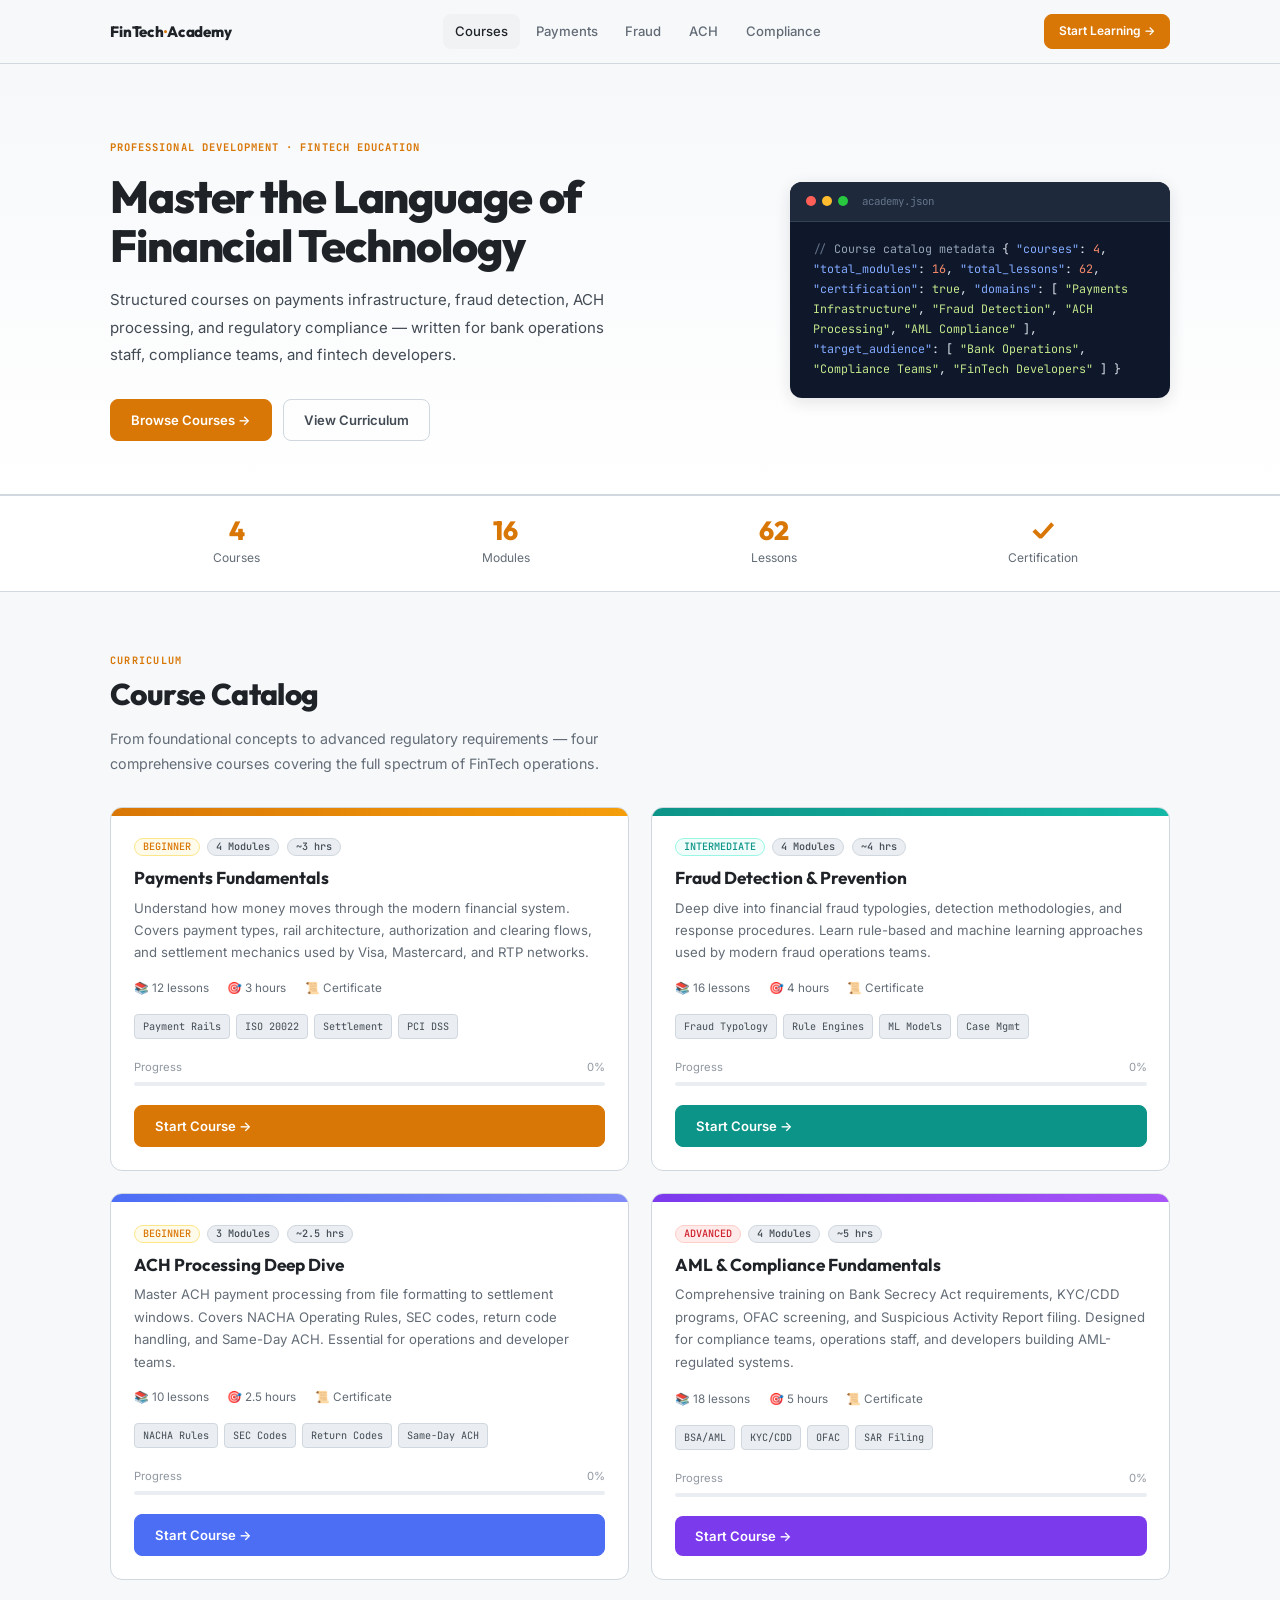
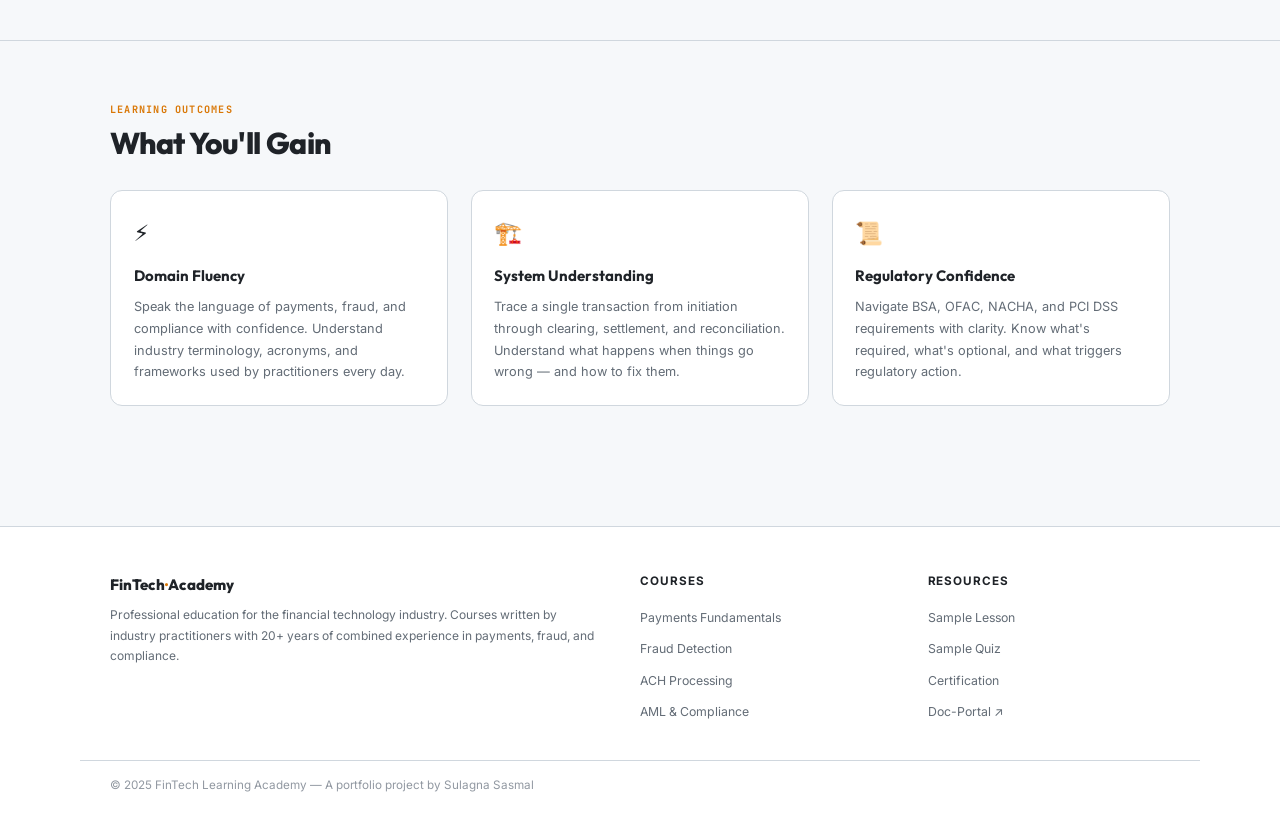
==== index.html @ 9078addc "Initial commit: FinTech Learning Academy — LMS-style portfolio site" ====
<!DOCTYPE html>
<html lang="en">
<head>
<meta charset="UTF-8">
<meta name="viewport" content="width=device-width, initial-scale=1.0">
<meta name="description" content="FinTech Learning Academy — structured courses on payments, fraud detection, ACH processing, and compliance. Professional development for bank employees and fintech developers.">
<title>FinTech Learning Academy — Payments, Fraud & Compliance Courses</title>
<link rel="stylesheet" href="assets/css/style.css">
</head>
<body>

<!-- NAV -->
<nav class="nav">
  <div class="nav-inner">
    <a href="index.html" class="nav-brand">FinTech<span>·</span>Academy</a>
    <div class="nav-links">
      <a href="index.html"         class="nav-link active">Courses</a>
      <a href="course-payments.html" class="nav-link">Payments</a>
      <a href="course-fraud.html"    class="nav-link">Fraud</a>
      <a href="course-ach.html"      class="nav-link">ACH</a>
      <a href="course-compliance.html" class="nav-link">Compliance</a>
    </div>
    <div class="nav-actions">
      <a href="course-payments.html" class="btn btn-primary btn-sm">Start Learning →</a>
    </div>
  </div>
</nav>

<!-- HERO -->
<section class="hero">
  <div class="hero-inner">
    <div>
      <p class="hero-eyebrow">PROFESSIONAL DEVELOPMENT · FINTECH EDUCATION</p>
      <h1>Master the Language of Financial Technology</h1>
      <p class="hero-sub">Structured courses on payments infrastructure, fraud detection, ACH processing, and regulatory compliance — written for bank operations staff, compliance teams, and fintech developers.</p>
      <div class="hero-actions">
        <a href="course-payments.html" class="btn btn-primary">Browse Courses →</a>
        <a href="#courses" class="btn btn-outline">View Curriculum</a>
      </div>
    </div>
    <div>
      <div style="background:var(--code-bg);border-radius:12px;padding:0;overflow:hidden;font-family:var(--font-mono);font-size:0.78rem;line-height:1.7;box-shadow:var(--shadow-lg);">
        <div style="background:#1e293b;padding:10px 16px;display:flex;align-items:center;gap:6px;border-bottom:1px solid #334155;">
          <span style="width:10px;height:10px;border-radius:50%;background:#ff5f57;display:inline-block;"></span>
          <span style="width:10px;height:10px;border-radius:50%;background:#febc2e;display:inline-block;"></span>
          <span style="width:10px;height:10px;border-radius:50%;background:#28c840;display:inline-block;"></span>
          <span style="margin-left:8px;color:#64748b;font-size:0.72rem;">academy.json</span>
        </div>
        <div style="padding:1.25rem 1.5rem;color:#e2e8f0;">
<span style="color:#64748b">//</span> <span style="color:#94a3b8">Course catalog metadata</span>
{
  <span style="color:#82aaff">"courses"</span>: <span style="color:#f78c6c">4</span>,
  <span style="color:#82aaff">"total_modules"</span>: <span style="color:#f78c6c">16</span>,
  <span style="color:#82aaff">"total_lessons"</span>: <span style="color:#f78c6c">62</span>,
  <span style="color:#82aaff">"certification"</span>: <span style="color:#c3e88d">true</span>,
  <span style="color:#82aaff">"domains"</span>: [
    <span style="color:#c3e88d">"Payments Infrastructure"</span>,
    <span style="color:#c3e88d">"Fraud Detection"</span>,
    <span style="color:#c3e88d">"ACH Processing"</span>,
    <span style="color:#c3e88d">"AML Compliance"</span>
  ],
  <span style="color:#82aaff">"target_audience"</span>: [
    <span style="color:#c3e88d">"Bank Operations"</span>,
    <span style="color:#c3e88d">"Compliance Teams"</span>,
    <span style="color:#c3e88d">"FinTech Developers"</span>
  ]
}
        </div>
      </div>
    </div>
  </div>
</section>

<!-- STATS STRIP -->
<div class="stats-strip">
  <div class="stats-grid">
    <div class="stat-item">
      <span class="stat-number">4</span>
      <div class="stat-label">Courses</div>
    </div>
    <div class="stat-item">
      <span class="stat-number">16</span>
      <div class="stat-label">Modules</div>
    </div>
    <div class="stat-item">
      <span class="stat-number">62</span>
      <div class="stat-label">Lessons</div>
    </div>
    <div class="stat-item">
      <span class="stat-number">✓</span>
      <div class="stat-label">Certification</div>
    </div>
  </div>
</div>

<!-- COURSE CATALOG -->
<section class="section" id="courses">
  <div class="container">
    <p class="section-label">Curriculum</p>
    <h2 class="section-title">Course Catalog</h2>
    <p class="section-sub">From foundational concepts to advanced regulatory requirements — four comprehensive courses covering the full spectrum of FinTech operations.</p>

    <div class="course-grid">

      <!-- Course 1: Payments Fundamentals -->
      <a class="course-card" href="course-payments.html">
        <div class="course-header course-header-amber"></div>
        <div class="course-body">
          <div class="course-meta">
            <span class="badge badge-amber">BEGINNER</span>
            <span class="badge badge-gray">4 Modules</span>
            <span class="badge badge-gray">~3 hrs</span>
          </div>
          <div class="course-title">Payments Fundamentals</div>
          <p class="course-desc">Understand how money moves through the modern financial system. Covers payment types, rail architecture, authorization and clearing flows, and settlement mechanics used by Visa, Mastercard, and RTP networks.</p>
          <div class="course-stats">
            <span>📚 12 lessons</span>
            <span>🎯 3 hours</span>
            <span>📜 Certificate</span>
          </div>
          <div class="skills-list">
            <span class="skill-chip">Payment Rails</span>
            <span class="skill-chip">ISO 20022</span>
            <span class="skill-chip">Settlement</span>
            <span class="skill-chip">PCI DSS</span>
          </div>
          <div class="progress-bar-wrap" data-course="payments" data-total="12">
            <div class="progress-label">
              <span>Progress</span>
              <span class="progress-pct">0%</span>
            </div>
            <div class="progress-bar"><div class="progress-fill" style="width:0%"></div></div>
          </div>
          <div class="btn btn-primary">Start Course →</div>
        </div>
      </a>

      <!-- Course 2: Fraud Detection -->
      <a class="course-card" href="course-fraud.html">
        <div class="course-header course-header-teal"></div>
        <div class="course-body">
          <div class="course-meta">
            <span class="badge badge-teal">INTERMEDIATE</span>
            <span class="badge badge-gray">4 Modules</span>
            <span class="badge badge-gray">~4 hrs</span>
          </div>
          <div class="course-title">Fraud Detection &amp; Prevention</div>
          <p class="course-desc">Deep dive into financial fraud typologies, detection methodologies, and response procedures. Learn rule-based and machine learning approaches used by modern fraud operations teams.</p>
          <div class="course-stats">
            <span>📚 16 lessons</span>
            <span>🎯 4 hours</span>
            <span>📜 Certificate</span>
          </div>
          <div class="skills-list">
            <span class="skill-chip">Fraud Typology</span>
            <span class="skill-chip">Rule Engines</span>
            <span class="skill-chip">ML Models</span>
            <span class="skill-chip">Case Mgmt</span>
          </div>
          <div class="progress-bar-wrap" data-course="fraud" data-total="16">
            <div class="progress-label">
              <span>Progress</span>
              <span class="progress-pct">0%</span>
            </div>
            <div class="progress-bar"><div class="progress-fill" style="width:0%"></div></div>
          </div>
          <div class="btn btn-teal">Start Course →</div>
        </div>
      </a>

      <!-- Course 3: ACH Processing -->
      <a class="course-card" href="course-ach.html">
        <div class="course-header course-header-indigo"></div>
        <div class="course-body">
          <div class="course-meta">
            <span class="badge badge-amber">BEGINNER</span>
            <span class="badge badge-gray">3 Modules</span>
            <span class="badge badge-gray">~2.5 hrs</span>
          </div>
          <div class="course-title">ACH Processing Deep Dive</div>
          <p class="course-desc">Master ACH payment processing from file formatting to settlement windows. Covers NACHA Operating Rules, SEC codes, return code handling, and Same-Day ACH. Essential for operations and developer teams.</p>
          <div class="course-stats">
            <span>📚 10 lessons</span>
            <span>🎯 2.5 hours</span>
            <span>📜 Certificate</span>
          </div>
          <div class="skills-list">
            <span class="skill-chip">NACHA Rules</span>
            <span class="skill-chip">SEC Codes</span>
            <span class="skill-chip">Return Codes</span>
            <span class="skill-chip">Same-Day ACH</span>
          </div>
          <div class="progress-bar-wrap" data-course="ach" data-total="10">
            <div class="progress-label">
              <span>Progress</span>
              <span class="progress-pct">0%</span>
            </div>
            <div class="progress-bar"><div class="progress-fill" style="width:0%"></div></div>
          </div>
          <div class="btn btn-indigo">Start Course →</div>
        </div>
      </a>

      <!-- Course 4: AML & Compliance -->
      <a class="course-card" href="course-compliance.html">
        <div class="course-header course-header-purple"></div>
        <div class="course-body">
          <div class="course-meta">
            <span class="badge badge-red">ADVANCED</span>
            <span class="badge badge-gray">4 Modules</span>
            <span class="badge badge-gray">~5 hrs</span>
          </div>
          <div class="course-title">AML &amp; Compliance Fundamentals</div>
          <p class="course-desc">Comprehensive training on Bank Secrecy Act requirements, KYC/CDD programs, OFAC screening, and Suspicious Activity Report filing. Designed for compliance teams, operations staff, and developers building AML-regulated systems.</p>
          <div class="course-stats">
            <span>📚 18 lessons</span>
            <span>🎯 5 hours</span>
            <span>📜 Certificate</span>
          </div>
          <div class="skills-list">
            <span class="skill-chip">BSA/AML</span>
            <span class="skill-chip">KYC/CDD</span>
            <span class="skill-chip">OFAC</span>
            <span class="skill-chip">SAR Filing</span>
          </div>
          <div class="progress-bar-wrap" data-course="compliance" data-total="18">
            <div class="progress-label">
              <span>Progress</span>
              <span class="progress-pct">0%</span>
            </div>
            <div class="progress-bar"><div class="progress-fill" style="width:0%"></div></div>
          </div>
          <div class="btn" style="background:var(--purple);color:#fff;border-color:var(--purple);">Start Course →</div>
        </div>
      </a>

    </div>
  </div>
</section>

<hr class="divider-line">

<!-- WHAT YOU'LL LEARN -->
<section class="section">
  <div class="container">
    <p class="section-label">Learning Outcomes</p>
    <h2 class="section-title">What You'll Gain</h2>
    <div style="display:grid;grid-template-columns:repeat(3,1fr);gap:1.5rem;margin-top:2rem;">
      <div style="background:var(--bg-card);border:1px solid var(--border);border-radius:var(--radius-lg);padding:1.5rem;">
        <div style="font-size:1.5rem;margin-bottom:0.75rem;">⚡</div>
        <div style="font-family:var(--font-display);font-weight:700;color:var(--text);margin-bottom:0.5rem;">Domain Fluency</div>
        <p style="font-size:0.85rem;color:var(--text-3);line-height:1.7;">Speak the language of payments, fraud, and compliance with confidence. Understand industry terminology, acronyms, and frameworks used by practitioners every day.</p>
      </div>
      <div style="background:var(--bg-card);border:1px solid var(--border);border-radius:var(--radius-lg);padding:1.5rem;">
        <div style="font-size:1.5rem;margin-bottom:0.75rem;">🏗️</div>
        <div style="font-family:var(--font-display);font-weight:700;color:var(--text);margin-bottom:0.5rem;">System Understanding</div>
        <p style="font-size:0.85rem;color:var(--text-3);line-height:1.7;">Trace a single transaction from initiation through clearing, settlement, and reconciliation. Understand what happens when things go wrong — and how to fix them.</p>
      </div>
      <div style="background:var(--bg-card);border:1px solid var(--border);border-radius:var(--radius-lg);padding:1.5rem;">
        <div style="font-size:1.5rem;margin-bottom:0.75rem;">📜</div>
        <div style="font-family:var(--font-display);font-weight:700;color:var(--text);margin-bottom:0.5rem;">Regulatory Confidence</div>
        <p style="font-size:0.85rem;color:var(--text-3);line-height:1.7;">Navigate BSA, OFAC, NACHA, and PCI DSS requirements with clarity. Know what's required, what's optional, and what triggers regulatory action.</p>
      </div>
    </div>
  </div>
</section>

<!-- FOOTER -->
<footer class="footer">
  <div class="footer-grid">
    <div>
      <div class="footer-brand">FinTech<span>·</span>Academy</div>
      <p class="footer-desc" style="margin-top:0.5rem;">Professional education for the financial technology industry. Courses written by industry practitioners with 20+ years of combined experience in payments, fraud, and compliance.</p>
    </div>
    <div>
      <div class="footer-col-title">Courses</div>
      <ul class="footer-links">
        <li><a href="course-payments.html">Payments Fundamentals</a></li>
        <li><a href="course-fraud.html">Fraud Detection</a></li>
        <li><a href="course-ach.html">ACH Processing</a></li>
        <li><a href="course-compliance.html">AML &amp; Compliance</a></li>
      </ul>
    </div>
    <div>
      <div class="footer-col-title">Resources</div>
      <ul class="footer-links">
        <li><a href="lesson.html">Sample Lesson</a></li>
        <li><a href="quiz.html">Sample Quiz</a></li>
        <li><a href="certificate.html">Certification</a></li>
        <li><a href="https://sulagnasasmal.github.io/doc-portal/">Doc-Portal ↗</a></li>
      </ul>
    </div>
  </div>
  <div class="footer-bottom">
    <span class="footer-copyright">© 2025 FinTech Learning Academy — A portfolio project by Sulagna Sasmal</span>
  </div>
</footer>

<script src="assets/js/progress.js"></script>
</body>
</html>
---- assets/css/style.css ----
/* ============================================================
   FinTech Learning Academy — Style System
   Design: Amber · Outfit · Inter · JetBrains Mono
   ============================================================ */

@import url('https://fonts.googleapis.com/css2?family=Outfit:wght@300;400;500;600;700;800&family=Inter:wght@400;500;600&family=JetBrains+Mono:wght@400;500&display=swap');

/* ── RESET ── */
*, *::before, *::after { margin: 0; padding: 0; box-sizing: border-box; }
html { font-size: 15px; scroll-behavior: smooth; }

/* ── DESIGN TOKENS ── */
:root {
  --bg:           #f6f8fa;
  --bg-card:      #ffffff;
  --bg-hover:     #f0f2f4;
  --bg-tag:       #eaeef2;
  --border:       #d0d7de;
  --border-dark:  #b0b8c2;
  --text:         #1f2328;
  --text-2:       #424a53;
  --text-3:       #636c76;
  --text-4:       #9198a1;

  --amber:        #d97706;
  --amber-hover:  #b45309;
  --amber-light:  #fef3c7;
  --amber-border: #fde68a;
  --amber-bg:     #fffbeb;

  --teal:         #0d9488;
  --teal-bg:      #f0fdfa;
  --teal-border:  #99f6e4;

  --indigo:       #4c6ef5;
  --indigo-bg:    #edf2ff;
  --indigo-border:#c5d0fd;

  --purple:       #7c3aed;
  --purple-bg:    #f5f3ff;
  --purple-border:#ddd6fe;

  --green:        #1a7f37;
  --green-bg:     #dafbe1;
  --green-border: #99e6b0;

  --red:          #cf222e;
  --red-bg:       #ffebe9;
  --red-border:   #ffcecb;

  --code-bg:      #0f172a;
  --code-text:    #e2e8f0;

  --nav-h:        64px;
  --wide-w:       1120px;
  --content-w:    800px;
  --radius:       8px;
  --radius-lg:    12px;
  --shadow:       0 1px 3px rgba(31,35,40,0.08), 0 4px 12px rgba(31,35,40,0.04);
  --shadow-lg:    0 4px 16px rgba(31,35,40,0.12);

  --font-display: 'Outfit', system-ui, sans-serif;
  --font-body:    'Inter', system-ui, sans-serif;
  --font-mono:    'JetBrains Mono', 'Cascadia Code', monospace;
}

body { font-family: var(--font-body); background: var(--bg); color: var(--text); line-height: 1.7; }

::-webkit-scrollbar { width: 6px; }
::-webkit-scrollbar-track { background: transparent; }
::-webkit-scrollbar-thumb { background: var(--border-dark); border-radius: 10px; }

/* ── NAV ── */
.nav {
  position: sticky; top: 0; z-index: 100; height: var(--nav-h);
  background: rgba(246,248,250,0.95); backdrop-filter: blur(12px);
  border-bottom: 1px solid var(--border);
  display: flex; align-items: center;
}
.nav-inner {
  max-width: var(--wide-w); margin: 0 auto; padding: 0 2rem; width: 100%;
  display: flex; align-items: center; justify-content: space-between; gap: 2rem;
}
.nav-brand {
  font-family: var(--font-display); font-size: 1rem; font-weight: 800;
  color: var(--text); text-decoration: none; letter-spacing: -0.01em;
}
.nav-brand span { color: var(--amber); }
.nav-links { display: flex; align-items: center; gap: 0.25rem; }
.nav-link {
  color: var(--text-3); text-decoration: none; font-size: 0.875rem; font-weight: 500;
  padding: 6px 12px; border-radius: var(--radius); transition: background 0.15s, color 0.15s;
}
.nav-link:hover, .nav-link.active { background: var(--bg-hover); color: var(--text); }
.nav-actions { display: flex; align-items: center; gap: 0.5rem; }

/* ── BUTTONS ── */
.btn {
  display: inline-flex; align-items: center; gap: 6px;
  font-family: var(--font-body); font-size: 0.875rem; font-weight: 600;
  padding: 9px 20px; border-radius: var(--radius); text-decoration: none;
  transition: all 0.15s; cursor: pointer; border: none; white-space: nowrap;
}
.btn-primary { background: var(--amber); color: #fff; border: 1px solid var(--amber); }
.btn-primary:hover { background: var(--amber-hover); border-color: var(--amber-hover); }
.btn-outline { background: transparent; color: var(--text-2); border: 1px solid var(--border); }
.btn-outline:hover { background: var(--bg-hover); color: var(--text); border-color: var(--border-dark); }
.btn-teal { background: var(--teal); color: #fff; border: 1px solid var(--teal); }
.btn-teal:hover { background: #0f766e; border-color: #0f766e; }
.btn-indigo { background: var(--indigo); color: #fff; border: 1px solid var(--indigo); }
.btn-sm { padding: 6px 14px; font-size: 0.8rem; }

/* ── BADGES ── */
.badge {
  display: inline-flex; align-items: center; gap: 4px;
  font-family: var(--font-mono); font-size: 0.68rem; font-weight: 500; line-height: 1;
  padding: 3px 8px; border-radius: 20px; white-space: nowrap;
}
.badge-amber   { background: var(--amber-bg);   color: var(--amber);   border: 1px solid var(--amber-border); }
.badge-teal    { background: var(--teal-bg);     color: var(--teal);    border: 1px solid var(--teal-border); }
.badge-indigo  { background: var(--indigo-bg);   color: var(--indigo);  border: 1px solid var(--indigo-border); }
.badge-purple  { background: var(--purple-bg);   color: var(--purple);  border: 1px solid var(--purple-border); }
.badge-green   { background: var(--green-bg);    color: var(--green);   border: 1px solid var(--green-border); }
.badge-red     { background: var(--red-bg);      color: var(--red);     border: 1px solid var(--red-border); }
.badge-gray    { background: var(--bg-tag);      color: var(--text-2);  border: 1px solid var(--border); }

/* ── LAYOUT ── */
.container { max-width: var(--wide-w); margin: 0 auto; padding: 0 2rem; }
.container-narrow { max-width: var(--content-w); margin: 0 auto; padding: 0 2rem; }
.section { padding: 4rem 0; }
.section-label {
  font-family: var(--font-mono); font-size: 0.68rem; font-weight: 700;
  letter-spacing: 0.12em; text-transform: uppercase; color: var(--amber);
  margin-bottom: 0.5rem;
}
.section-title {
  font-family: var(--font-display); font-size: clamp(1.5rem, 3vw, 2rem);
  font-weight: 800; color: var(--text); line-height: 1.15;
  letter-spacing: -0.02em; margin-bottom: 1rem;
}
.section-sub { color: var(--text-3); font-size: 0.95rem; line-height: 1.75; max-width: 540px; }

/* ── HERO ── */
.hero {
  padding: 5rem 0 3.5rem;
  background: linear-gradient(180deg, var(--bg) 0%, var(--bg-card) 100%);
  border-bottom: 1px solid var(--border);
}
.hero-inner {
  max-width: var(--wide-w); margin: 0 auto; padding: 0 2rem;
  display: grid; grid-template-columns: 1fr 380px; gap: 4rem; align-items: center;
}
.hero-eyebrow {
  font-family: var(--font-mono); font-size: 0.7rem; font-weight: 700;
  letter-spacing: 0.1em; text-transform: uppercase; color: var(--amber);
  margin-bottom: 1rem;
}
.hero h1 {
  font-family: var(--font-display); font-size: clamp(2rem, 4vw, 3rem);
  font-weight: 800; color: var(--text); line-height: 1.1;
  letter-spacing: -0.025em; margin-bottom: 1rem;
}
.hero-sub { color: var(--text-2); font-size: 1rem; line-height: 1.85; margin-bottom: 2rem; max-width: 500px; }
.hero-actions { display: flex; gap: 0.75rem; flex-wrap: wrap; }

/* ── STATS STRIP ── */
.stats-strip {
  background: var(--bg-card); border-top: 1px solid var(--border); border-bottom: 1px solid var(--border);
}
.stats-grid {
  max-width: var(--wide-w); margin: 0 auto; padding: 1.5rem 2rem;
  display: grid; grid-template-columns: repeat(4, 1fr); gap: 1rem;
}
.stat-item { text-align: center; }
.stat-number {
  font-family: var(--font-display); font-size: 1.75rem; font-weight: 800;
  color: var(--amber); display: block; line-height: 1;
}
.stat-label { font-size: 0.8rem; color: var(--text-3); margin-top: 0.25rem; }

/* ── COURSE CARDS GRID ── */
.course-grid {
  display: grid; grid-template-columns: repeat(2, 1fr); gap: 1.5rem;
  margin-top: 2rem;
}
.course-card {
  background: var(--bg-card); border: 1px solid var(--border);
  border-radius: var(--radius-lg); overflow: hidden;
  transition: box-shadow 0.2s, transform 0.2s; text-decoration: none;
  display: flex; flex-direction: column;
}
.course-card:hover { box-shadow: var(--shadow-lg); transform: translateY(-2px); }
.course-header {
  height: 8px;
}
.course-header-amber  { background: linear-gradient(90deg, var(--amber), #f59e0b); }
.course-header-teal   { background: linear-gradient(90deg, var(--teal), #14b8a6); }
.course-header-indigo { background: linear-gradient(90deg, var(--indigo), #818cf8); }
.course-header-purple { background: linear-gradient(90deg, var(--purple), #a855f7); }
.course-body { padding: 1.5rem; flex: 1; display: flex; flex-direction: column; }
.course-meta { display: flex; align-items: center; gap: 0.5rem; margin-bottom: 0.75rem; flex-wrap: wrap; }
.course-title {
  font-family: var(--font-display); font-size: 1.15rem; font-weight: 700;
  color: var(--text); margin-bottom: 0.5rem; line-height: 1.25;
}
.course-desc { font-size: 0.88rem; color: var(--text-3); line-height: 1.7; flex: 1; margin-bottom: 1rem; }
.course-stats {
  display: flex; gap: 1.25rem; margin-bottom: 1rem;
  font-size: 0.78rem; color: var(--text-3);
}
.course-stats span { display: flex; align-items: center; gap: 0.3rem; }
.skills-list { display: flex; gap: 0.4rem; flex-wrap: wrap; margin-bottom: 1.25rem; }
.skill-chip {
  font-family: var(--font-mono); font-size: 0.68rem; padding: 3px 8px;
  background: var(--bg-tag); border: 1px solid var(--border); border-radius: 4px;
  color: var(--text-2);
}
.progress-bar-wrap { margin-bottom: 1.25rem; }
.progress-label { font-size: 0.75rem; color: var(--text-4); margin-bottom: 0.35rem; display: flex; justify-content: space-between; }
.progress-bar { height: 4px; background: var(--bg-tag); border-radius: 2px; overflow: hidden; }
.progress-fill { height: 100%; background: var(--amber); border-radius: 2px; transition: width 0.5s ease; }

/* ── MODULE ACCORDION ── */
.module-list { display: flex; flex-direction: column; gap: 0.5rem; margin-top: 1.5rem; }
.module-item {
  background: var(--bg-card); border: 1px solid var(--border); border-radius: var(--radius);
  overflow: hidden;
}
.module-header {
  display: flex; align-items: center; gap: 1rem; padding: 1rem 1.25rem;
  cursor: pointer; transition: background 0.15s; user-select: none;
}
.module-header:hover { background: var(--bg-hover); }
.module-number {
  width: 28px; height: 28px; border-radius: 50%; display: flex; align-items: center; justify-content: center;
  font-family: var(--font-display); font-size: 0.78rem; font-weight: 700; flex-shrink: 0;
  background: var(--amber-bg); color: var(--amber); border: 1px solid var(--amber-border);
}
.module-title-wrap { flex: 1; }
.module-title { font-weight: 600; color: var(--text); font-size: 0.92rem; }
.module-subtitle { font-size: 0.78rem; color: var(--text-3); margin-top: 0.1rem; }
.module-chevron { color: var(--text-3); font-size: 0.8rem; transition: transform 0.2s; }
.module-item.open .module-chevron { transform: rotate(90deg); }
.module-lessons { padding: 0 1.25rem 1rem 3.5rem; display: none; }
.module-item.open .module-lessons { display: block; }
.lesson-link {
  display: flex; align-items: center; gap: 0.75rem; padding: 0.6rem 0;
  border-bottom: 1px solid var(--border); text-decoration: none; color: var(--text-2);
  font-size: 0.875rem; transition: color 0.15s;
}
.lesson-link:last-child { border-bottom: none; }
.lesson-link:hover { color: var(--amber); }
.lesson-icon { width: 18px; height: 18px; background: var(--bg-tag); border-radius: 50%; display: flex; align-items: center; justify-content: center; font-size: 0.6rem; flex-shrink: 0; }
.lesson-duration { margin-left: auto; font-family: var(--font-mono); font-size: 0.72rem; color: var(--text-4); }

/* ── LESSON CONTENT ── */
.lesson-layout {
  display: grid; grid-template-columns: 1fr 260px; gap: 3rem;
  max-width: var(--wide-w); margin: 0 auto; padding: 3rem 2rem;
}
.lesson-article {}
.lesson-article h2 {
  font-family: var(--font-display); font-size: 1.35rem; font-weight: 800;
  color: var(--text); margin: 2rem 0 0.75rem; letter-spacing: -0.015em;
}
.lesson-article h3 {
  font-family: var(--font-display); font-size: 1.05rem; font-weight: 700;
  color: var(--text); margin: 1.5rem 0 0.5rem;
}
.lesson-article p { color: var(--text-2); font-size: 0.95rem; line-height: 1.85; margin-bottom: 1.1rem; }
.lesson-article ul, .lesson-article ol { color: var(--text-2); padding-left: 1.5rem; margin-bottom: 1rem; }
.lesson-article li { font-size: 0.93rem; line-height: 1.75; margin-bottom: 0.35rem; }
.lesson-article strong { color: var(--text); font-weight: 600; }
.lesson-article code {
  font-family: var(--font-mono); font-size: 0.85em; background: var(--bg-tag);
  border: 1px solid var(--border); padding: 1px 6px; border-radius: 4px; color: var(--indigo);
}

.callout {
  border-radius: var(--radius); padding: 1rem 1.25rem; margin: 1.5rem 0;
  border-left: 3px solid;
}
.callout-note { background: var(--amber-bg); border-color: var(--amber); }
.callout-note .callout-title { color: var(--amber); }
.callout-tip { background: var(--teal-bg); border-color: var(--teal); }
.callout-tip .callout-title { color: var(--teal); }
.callout-warning { background: var(--red-bg); border-color: var(--red); }
.callout-warning .callout-title { color: var(--red); }
.callout-title { font-family: var(--font-mono); font-size: 0.72rem; font-weight: 700; text-transform: uppercase; letter-spacing: 0.08em; margin-bottom: 0.35rem; }
.callout p { font-size: 0.875rem; line-height: 1.7; color: var(--text-2); margin: 0; }

.code-block {
  background: var(--code-bg); color: var(--code-text); border-radius: var(--radius);
  padding: 1.25rem 1.5rem; margin: 1rem 0;
  font-family: var(--font-mono); font-size: 0.8rem; line-height: 1.8;
  overflow-x: auto; white-space: pre;
}
.code-block .kw  { color: #c792ea; }
.code-block .str { color: #c3e88d; }
.code-block .num { color: #f78c6c; }
.code-block .cmt { color: #546e7a; }
.code-block .key { color: #82aaff; }

/* ── LESSON SIDEBAR ── */
.lesson-sidebar {}
.sidebar-card {
  background: var(--bg-card); border: 1px solid var(--border); border-radius: var(--radius-lg);
  padding: 1.25rem; margin-bottom: 1.25rem;
}
.sidebar-card-title {
  font-family: var(--font-display); font-size: 0.85rem; font-weight: 700;
  color: var(--text); margin-bottom: 0.75rem;
}
.sidebar-toc a {
  display: flex; padding: 0.4rem 0; font-size: 0.8rem; color: var(--text-3);
  text-decoration: none; border-bottom: 1px solid var(--border); transition: color 0.15s;
}
.sidebar-toc a:last-child { border-bottom: none; }
.sidebar-toc a:hover { color: var(--amber); }

/* ── QUIZ ── */
.quiz-container { max-width: 680px; margin: 0 auto; }
.quiz-question { margin-bottom: 2rem; }
.quiz-q-text { font-weight: 600; font-size: 0.95rem; color: var(--text); margin-bottom: 0.75rem; }
.quiz-options { display: flex; flex-direction: column; gap: 0.5rem; }
.quiz-option {
  padding: 0.75rem 1rem; border: 1px solid var(--border); border-radius: var(--radius);
  cursor: pointer; font-size: 0.875rem; color: var(--text-2);
  transition: all 0.15s; background: var(--bg-card);
}
.quiz-option:hover { border-color: var(--amber); background: var(--amber-bg); color: var(--text); }
.quiz-option.correct { border-color: var(--teal); background: var(--teal-bg); color: var(--teal); }
.quiz-option.incorrect { border-color: var(--red); background: var(--red-bg); color: var(--red); }
.quiz-result { text-align: center; padding: 2rem; border: 1px solid var(--border); border-radius: var(--radius-lg); background: var(--bg-card); }
.quiz-score { font-family: var(--font-display); font-size: 3rem; font-weight: 800; color: var(--amber); }

/* ── BREADCRUMB ── */
.breadcrumb {
  display: flex; align-items: center; gap: 0.5rem;
  font-size: 0.8rem; color: var(--text-3); padding: 1rem 0; flex-wrap: wrap;
}
.breadcrumb a { color: var(--text-3); text-decoration: none; }
.breadcrumb a:hover { color: var(--amber); }
.breadcrumb-sep { color: var(--text-4); }

/* ── CERTIFICATE ── */
.certificate-wrap {
  max-width: 720px; margin: 3rem auto; padding: 0 2rem;
}
.certificate-frame {
  background: var(--bg-card); border: 2px solid var(--amber-border); border-radius: 16px;
  padding: 3rem; text-align: center; position: relative;
  box-shadow: 0 0 0 6px var(--amber-bg), 0 0 0 8px var(--amber-border);
}
.certificate-header { font-family: var(--font-display); font-size: 0.8rem; font-weight: 700; letter-spacing: 0.15em; text-transform: uppercase; color: var(--text-3); margin-bottom: 1rem; }
.certificate-title { font-family: var(--font-display); font-size: 2.5rem; font-weight: 800; color: var(--text); letter-spacing: -0.02em; margin-bottom: 0.5rem; }
.certificate-sub { font-size: 0.95rem; color: var(--text-3); margin-bottom: 2rem; }
.certificate-name { font-family: var(--font-display); font-size: 2rem; font-weight: 700; color: var(--amber); border-bottom: 2px solid var(--amber-border); padding-bottom: 0.5rem; display: inline-block; min-width: 280px; margin-bottom: 0.5rem; }
.certificate-course { font-size: 1rem; color: var(--text-2); margin-bottom: 2rem; }
.certificate-seal { font-size: 3rem; margin: 1rem 0; }
.certificate-footer { display: flex; justify-content: space-around; margin-top: 2rem; }
.certificate-sig { text-align: center; }
.certificate-sig-line { width: 140px; height: 1px; background: var(--border-dark); margin: 0 auto 0.35rem; }
.certificate-sig-name { font-size: 0.78rem; color: var(--text-3); }

/* ── TAKEAWAYS BOX ── */
.takeaways {
  background: var(--bg-card); border: 1px solid var(--border); border-left: 4px solid var(--amber);
  border-radius: var(--radius); padding: 1.25rem 1.5rem; margin: 2rem 0;
}
.takeaways-title { font-family: var(--font-display); font-size: 0.9rem; font-weight: 700; color: var(--text); margin-bottom: 0.75rem; }
.takeaways ul { list-style: none; padding: 0; }
.takeaways li { font-size: 0.875rem; color: var(--text-2); padding: 0.3rem 0; padding-left: 1.25rem; position: relative; }
.takeaways li::before { content: '✓'; position: absolute; left: 0; color: var(--amber); font-weight: 700; }

/* ── LESSON NAV ── */
.lesson-nav { display: flex; justify-content: space-between; padding: 2rem 0; border-top: 1px solid var(--border); margin-top: 2rem; }
.lesson-nav a { display: flex; align-items: center; gap: 0.5rem; text-decoration: none; font-size: 0.875rem; font-weight: 600; color: var(--text-3); padding: 8px 16px; border: 1px solid var(--border); border-radius: var(--radius); transition: all 0.15s; }
.lesson-nav a:hover { background: var(--amber-bg); border-color: var(--amber); color: var(--amber); }

/* ── FOOTER ── */
.footer { background: var(--bg-card); border-top: 1px solid var(--border); padding: 3rem 0 1.5rem; margin-top: 4rem; }
.footer-grid { max-width: var(--wide-w); margin: 0 auto; padding: 0 2rem; display: grid; grid-template-columns: 2fr 1fr 1fr; gap: 3rem; }
.footer-brand { font-family: var(--font-display); font-size: 1rem; font-weight: 800; color: var(--text); margin-bottom: 0.5rem; }
.footer-brand span { color: var(--amber); }
.footer-desc { font-size: 0.8rem; color: var(--text-3); line-height: 1.7; }
.footer-col-title { font-size: 0.78rem; font-weight: 700; text-transform: uppercase; letter-spacing: 0.08em; color: var(--text); margin-bottom: 0.75rem; }
.footer-links { list-style: none; }
.footer-links li { margin-bottom: 0.4rem; }
.footer-links a { font-size: 0.82rem; color: var(--text-3); text-decoration: none; }
.footer-links a:hover { color: var(--amber); }
.footer-bottom { max-width: var(--wide-w); margin: 2rem auto 0; padding: 1rem 2rem 0; border-top: 1px solid var(--border); display: flex; justify-content: space-between; align-items: center; }
.footer-copyright { font-size: 0.78rem; color: var(--text-4); }

/* ── DIVIDER ── */
.divider-line { border: none; border-top: 1px solid var(--border); margin: 0; }

/* ── RESPONSIVE ── */
@media (max-width: 1024px) {
  .course-grid { grid-template-columns: 1fr; }
  .hero-inner { grid-template-columns: 1fr; }
  .lesson-layout { grid-template-columns: 1fr; }
  .footer-grid { grid-template-columns: 1fr 1fr; }
}
@media (max-width: 768px) {
  .stats-grid { grid-template-columns: repeat(2, 1fr); }
  .nav-links { display: none; }
  .footer-grid { grid-template-columns: 1fr; gap: 2rem; }
}
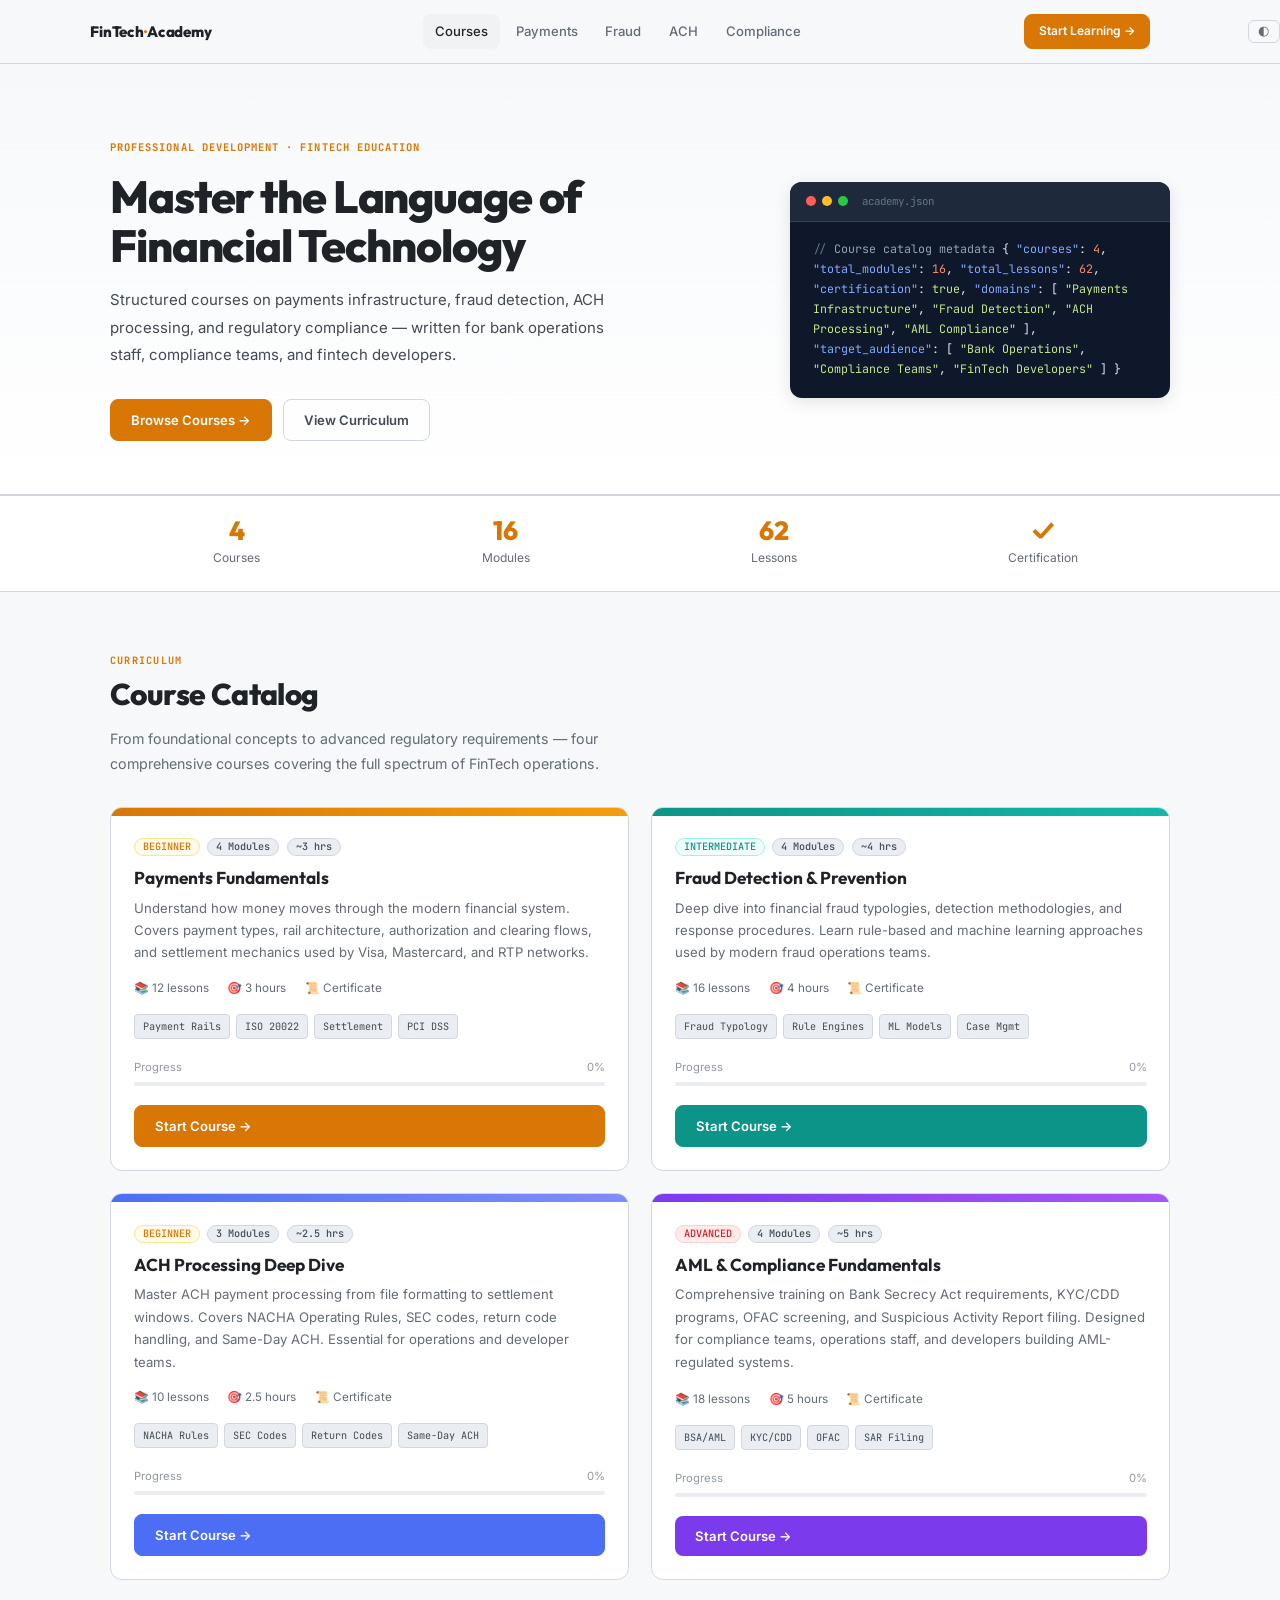
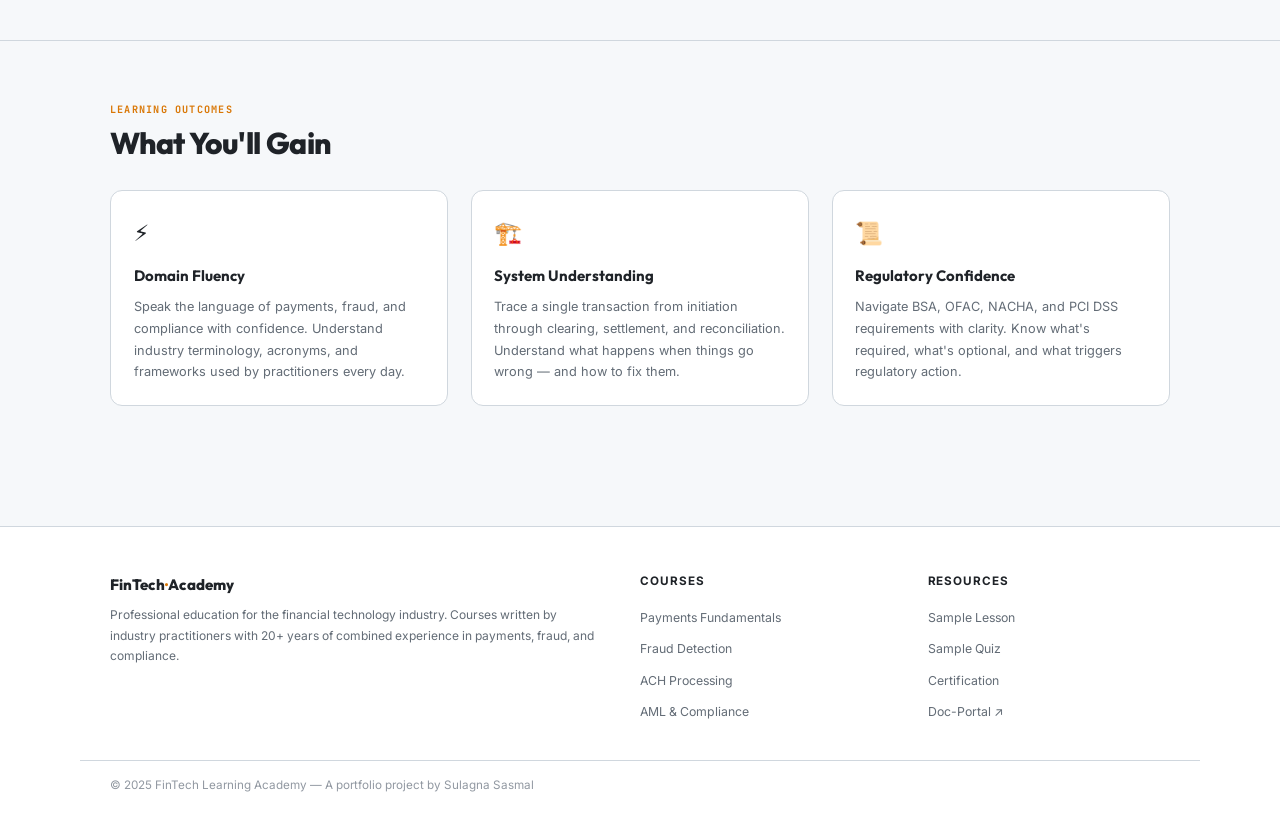
==== commit 41d39f8a: "Add dark/light mode, theme.js, and update README - Add dark theme CSS to style.css - Create assets/j" ====
--- a/index.html
+++ b/index.html
@@ -6,6 +6,7 @@
 <meta name="description" content="FinTech Learning Academy — structured courses on payments, fraud detection, ACH processing, and compliance. Professional development for bank employees and fintech developers.">
 <title>FinTech Learning Academy — Payments, Fraud & Compliance Courses</title>
 <link rel="stylesheet" href="assets/css/style.css">
+<script>(function(){var t=localStorage.getItem("theme");if(t)document.documentElement.setAttribute("data-theme",t);else if(window.matchMedia("(prefers-color-scheme:dark)").matches)document.documentElement.setAttribute("data-theme","dark");else document.documentElement.setAttribute("data-theme","light");})()</script>
 </head>
 <body>
 
@@ -24,6 +25,7 @@
       <a href="course-payments.html" class="btn btn-primary btn-sm">Start Learning →</a>
     </div>
   </div>
+  <button class="theme-toggle" id="theme-toggle" aria-label="Toggle dark mode">&#9680;</button>
 </nav>
 
 <!-- HERO -->
@@ -297,5 +299,6 @@
 </footer>
 
 <script src="assets/js/progress.js"></script>
+<script src="assets/js/theme.js"></script>
 </body>
 </html>
--- a/assets/css/style.css
+++ b/assets/css/style.css
@@ -407,3 +407,39 @@
   .nav-links { display: none; }
   .footer-grid { grid-template-columns: 1fr; gap: 2rem; }
 }
+
+/* ═══════════════════════════════════════════════
+   DARK THEME
+   ═══════════════════════════════════════════════ */
+[data-theme="dark"] {
+  --bg:          #0f172a;
+  --bg-card:     #1e293b;
+  --bg-hover:    #334155;
+  --bg-tag:      #1e293b;
+  --border:      #334155;
+  --border-dark: #475569;
+  --text:        #f1f5f9;
+  --text-2:      #cbd5e1;
+  --text-3:      #94a3b8;
+  --text-4:      #64748b;
+  --code-bg:     #0f172a;
+  --code-text:   #e2e8f0;
+}
+[data-theme="dark"] .nav { background: rgba(15,23,42,0.95); border-bottom-color: var(--border); }
+[data-theme="dark"] body { background: var(--bg); color: var(--text); }
+
+/* Theme toggle */
+.theme-toggle {
+  background: none;
+  border: 1px solid var(--border);
+  color: var(--text-3);
+  cursor: pointer;
+  border-radius: 6px;
+  padding: 0.3rem 0.65rem;
+  font-size: 0.85rem;
+  line-height: 1;
+  margin-left: 0.5rem;
+  transition: background 0.15s, color 0.15s;
+}
+.theme-toggle:hover { background: var(--bg-hover); color: var(--text); }
+
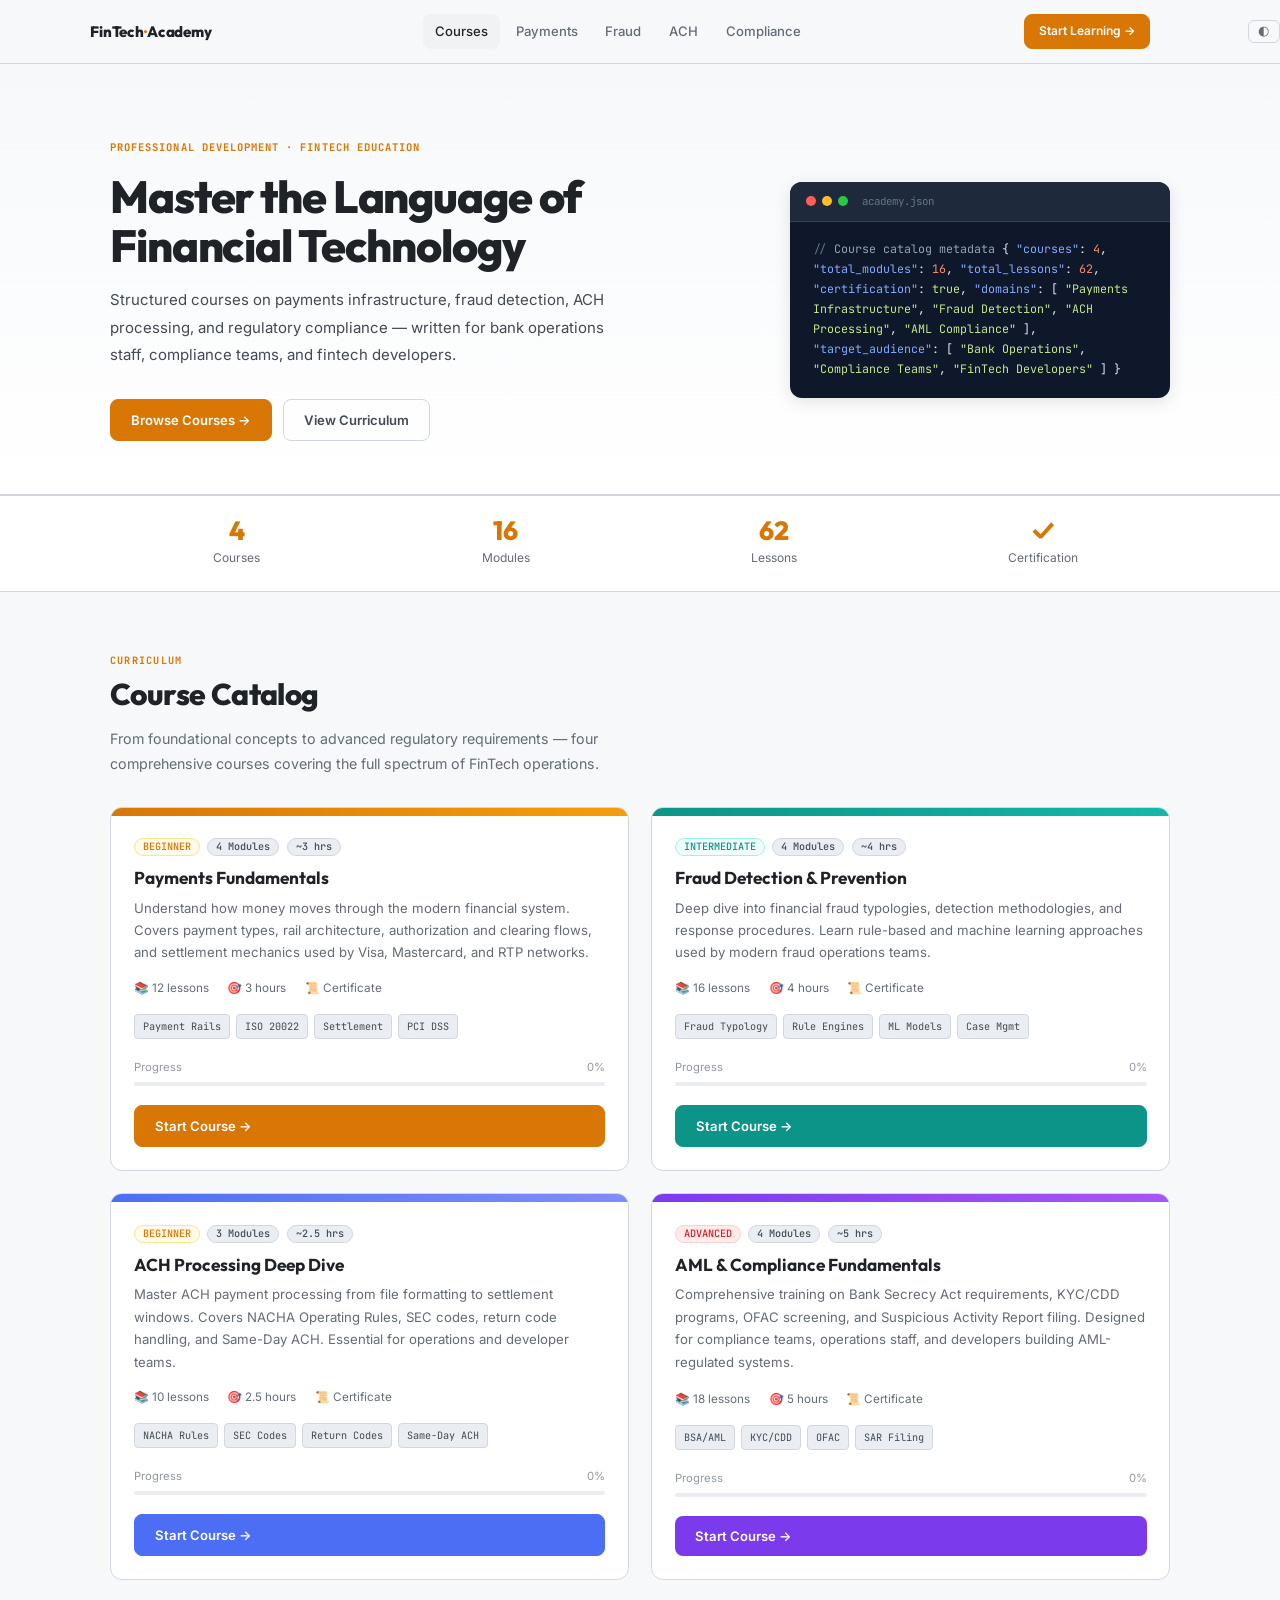
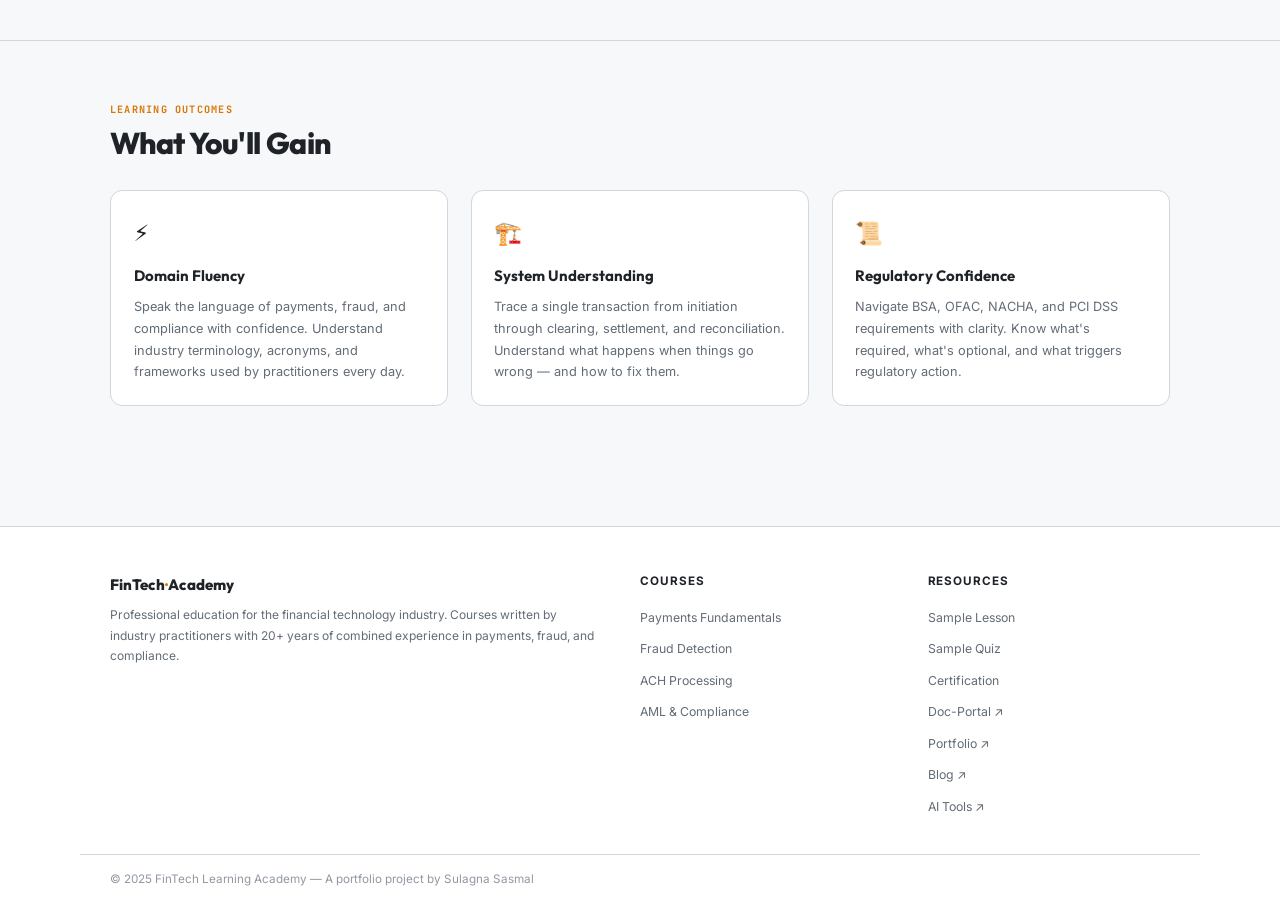
==== commit 72e0609a: "Add favicon and cross-links" ====
--- a/index.html
+++ b/index.html
@@ -6,6 +6,7 @@
 <meta name="description" content="FinTech Learning Academy — structured courses on payments, fraud detection, ACH processing, and compliance. Professional development for bank employees and fintech developers.">
 <title>FinTech Learning Academy — Payments, Fraud & Compliance Courses</title>
 <link rel="stylesheet" href="assets/css/style.css">
+<link rel="icon" href="data:image/svg+xml,<svg xmlns='http://www.w3.org/2000/svg' viewBox='0 0 100 100'><text y='.9em' font-size='90'>🎓</text></svg>">
 <script>(function(){var t=localStorage.getItem("theme");if(t)document.documentElement.setAttribute("data-theme",t);else if(window.matchMedia("(prefers-color-scheme:dark)").matches)document.documentElement.setAttribute("data-theme","dark");else document.documentElement.setAttribute("data-theme","light");})()</script>
 </head>
 <body>
@@ -290,6 +291,9 @@
         <li><a href="quiz.html">Sample Quiz</a></li>
         <li><a href="certificate.html">Certification</a></li>
         <li><a href="https://sulagnasasmal.github.io/doc-portal/">Doc-Portal ↗</a></li>
+        <li><a href="https://sulagnasasmal.com/" target="_blank" rel="noopener">Portfolio ↗</a></li>
+        <li><a href="https://sulagnasasmal.com/blog" target="_blank" rel="noopener">Blog ↗</a></li>
+        <li><a href="https://sulagnasasmal.github.io/ai-doc-tools/" target="_blank" rel="noopener">AI Tools ↗</a></li>
       </ul>
     </div>
   </div>
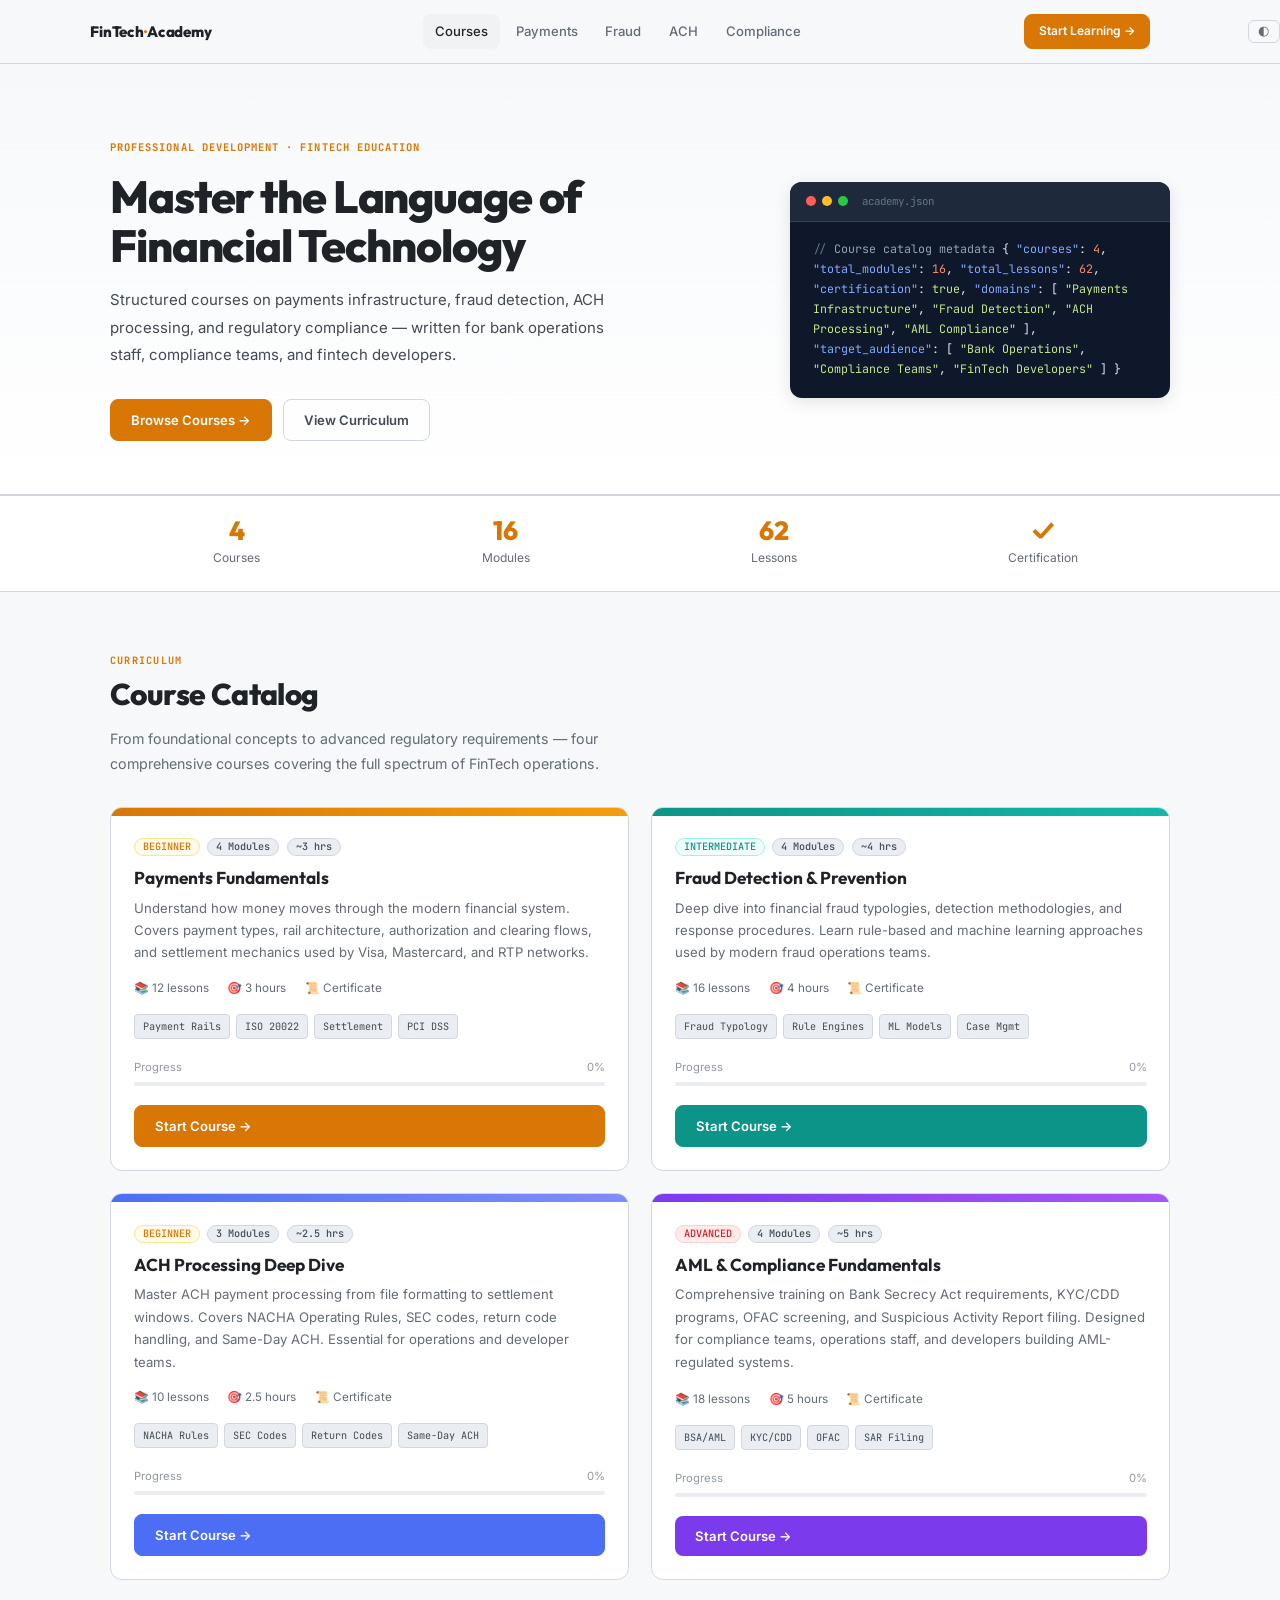
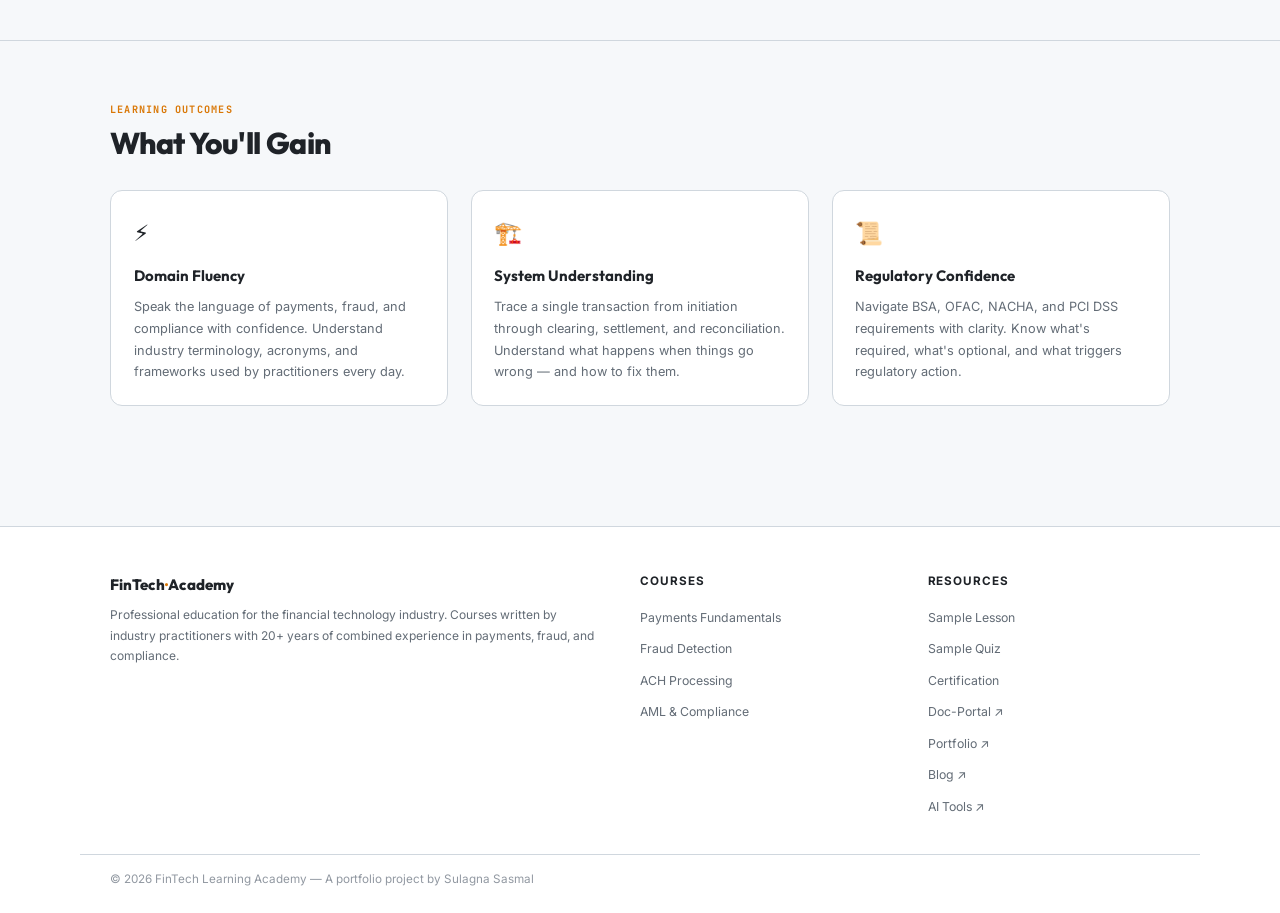
==== commit 0a292126: "Update footer copyright year from 2025 to 2026 across all pages" ====
--- a/index.html
+++ b/index.html
@@ -298,7 +298,7 @@
     </div>
   </div>
   <div class="footer-bottom">
-    <span class="footer-copyright">© 2025 FinTech Learning Academy — A portfolio project by Sulagna Sasmal</span>
+    <span class="footer-copyright">© 2026 FinTech Learning Academy — A portfolio project by Sulagna Sasmal</span>
   </div>
 </footer>
 
